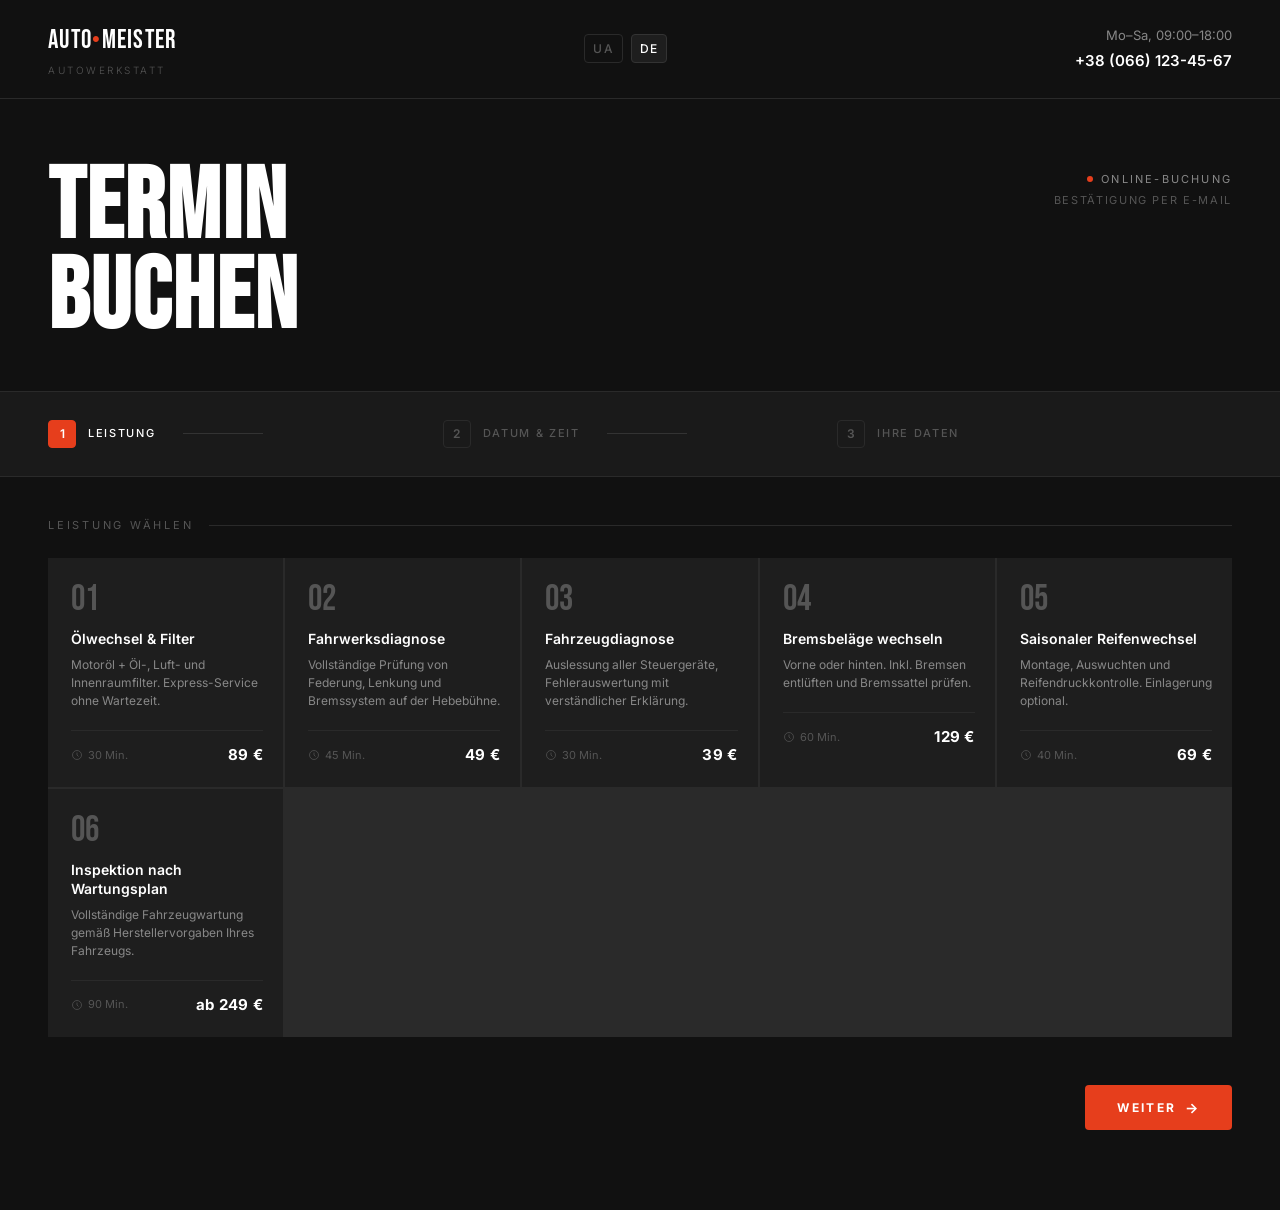
==== index.de.html @ 1dd85649 "add all project files" ====
<!DOCTYPE html>
<html lang="de">
<head>
  <meta charset="UTF-8" />
  <meta name="viewport" content="width=device-width, initial-scale=1.0" />
  <title>Auto•Meister — Online Terminbuchung</title>
  <meta name="description" content="Online-Terminbuchung für Ihre Autowerkstatt. Ölwechsel, Diagnose, Bremsen, Reifenwechsel. Mo–Sa 09:00–18:00" />
  <link rel="stylesheet" href="css/style.css" />
  <link rel="preconnect" href="https://fonts.googleapis.com" />
  <link href="https://fonts.googleapis.com/css2?family=Bebas+Neue&family=Inter:wght@300;400;500;600;700&display=swap" rel="stylesheet" />
</head>
<body>

<!-- HEADER -->
<header class="header">
  <div class="logo">
    <div>
      <a class="logo-name" href="index.de.html">Auto<span>•</span>Meister</a>
      <div class="logo-tagline">Autowerkstatt</div>
    </div>
  </div>

  <div class="lang-switcher">
    <a href="index.html">UA</a>
    <a href="index.de.html" class="active">DE</a>
  </div>

  <div class="header-contact">
    <div>Mo–Sa, 09:00–18:00</div>
    <a href="tel:+380661234567">+38 (066) 123-45-67</a>
  </div>
</header>

<!-- HERO -->
<section class="hero">
  <h1 class="hero-headline">
    Termin<br>buchen
  </h1>
  <div class="hero-meta">
    <div class="hero-badge">Online-Buchung</div>
    <div class="hero-sub">Bestätigung per E-Mail</div>
  </div>
</section>

<!-- WIZARD STEPS -->
<nav class="wizard-steps" aria-label="Buchungsschritte">
  <div class="step active" id="nav-step-1">
    <div class="step-num">1</div>
    <span class="step-label">Leistung</span>
  </div>
  <div class="step" id="nav-step-2">
    <div class="step-num">2</div>
    <span class="step-label">Datum & Zeit</span>
  </div>
  <div class="step" id="nav-step-3">
    <div class="step-num">3</div>
    <span class="step-label">Ihre Daten</span>
  </div>
</nav>

<!-- MAIN -->
<main class="main">

  <!-- STEP 1 -->
  <div class="wizard-panel" id="step-1">
    <div class="section-label">Leistung wählen</div>
    <div class="services-grid" id="services-grid"></div>
    <div class="btn-row" style="border-top:none; justify-content:flex-end; margin-top:24px;">
      <button class="btn-next" id="btn-next-1">Weiter</button>
    </div>
  </div>

  <!-- STEP 2 -->
  <div class="wizard-panel hidden" id="step-2">
    <div class="section-label">Datum wählen</div>
    <div class="calendar-section">
      <div id="calendar-container"></div>
    </div>
    <div class="section-label" style="margin-top:32px;">Verfügbare Zeiten</div>
    <div id="time-slots"></div>
    <div class="btn-row">
      <button class="btn-back" id="btn-back-2">Zurück</button>
      <button class="btn-next" id="btn-next-2">Weiter</button>
    </div>
  </div>

  <!-- STEP 3 -->
  <div class="wizard-panel hidden" id="step-3">
    <div class="section-label">Ihre Daten</div>

    <div id="booking-summary" class="booking-summary"></div>

    <div class="form-group">
      <label class="form-label" for="field-name">Name *</label>
      <input class="form-input" id="field-name" type="text" placeholder="Max Mustermann" autocomplete="name" />
      <div class="form-error" id="error-name"></div>
    </div>

    <div class="form-group">
      <label class="form-label" for="field-phone">Telefon *</label>
      <input class="form-input" id="field-phone" type="tel" placeholder="+49 ___________" autocomplete="tel" />
      <div class="form-error" id="error-phone"></div>
    </div>

    <div class="form-group">
      <label class="form-label" for="field-email">E-Mail <span style="color:var(--text-muted);font-size:11px;">(optional)</span></label>
      <input class="form-input" id="field-email" type="email" placeholder="max@gmail.com" autocomplete="email" />
      <div class="form-error" id="error-email"></div>
    </div>

    <div class="form-group">
      <label class="form-label" for="field-comment">Fahrzeug / Anmerkung</label>
      <input class="form-input" id="field-comment" type="text" placeholder="VW Golf 2020, Benzin" />
    </div>

    <div class="btn-row">
      <button class="btn-back" id="btn-back-3">Zurück</button>
      <button class="btn-next" id="btn-submit">Termin bestätigen</button>
    </div>
  </div>

  <!-- SUCCESS -->
  <div class="wizard-panel hidden" id="step-success">
    <div class="success-screen">
      <div class="success-icon">
        <svg viewBox="0 0 24 24"><polyline points="4,12 9,17 20,6"/></svg>
      </div>
      <h2 class="success-title">Termin gebucht!</h2>
      <p class="success-text">
        Ihr Termin wurde erfolgreich eingetragen.<br>
        Eine Bestätigung wurde an Ihre E-Mail gesendet.
      </p>
      <div class="success-detail booking-summary"></div>
      <a class="btn-next hidden cal-link" href="#" target="_blank" rel="noopener"
         style="display:inline-flex; margin-bottom:16px; text-decoration:none;">
        In Cal.com öffnen
      </a>
      <br>
      <button class="btn-restart" id="btn-restart">Neuen Termin buchen</button>
    </div>
  </div>

</main>

<!-- DATA: Services (German) -->
<script>
window.SERVICES = [
  {
    id: 'oil',
    name: 'Ölwechsel & Filter',
    desc: 'Motoröl + Öl-, Luft- und Innenraumfilter. Express-Service ohne Wartezeit.',
    duration: '30 Min.',
    price: '89 €',
  },
  {
    id: 'suspension',
    name: 'Fahrwerksdiagnose',
    desc: 'Vollständige Prüfung von Federung, Lenkung und Bremssystem auf der Hebebühne.',
    duration: '45 Min.',
    price: '49 €',
  },
  {
    id: 'diagnostic',
    name: 'Fahrzeugdiagnose',
    desc: 'Auslessung aller Steuergeräte, Fehlerauswertung mit verständlicher Erklärung.',
    duration: '30 Min.',
    price: '39 €',
  },
  {
    id: 'brakes',
    name: 'Bremsbeläge wechseln',
    desc: 'Vorne oder hinten. Inkl. Bremsen entlüften und Bremssattel prüfen.',
    duration: '60 Min.',
    price: '129 €',
  },
  {
    id: 'tires',
    name: 'Saisonaler Reifenwechsel',
    desc: 'Montage, Auswuchten und Reifendruckkontrolle. Einlagerung optional.',
    duration: '40 Min.',
    price: '69 €',
  },
  {
    id: 'maintenance',
    name: 'Inspektion nach Wartungsplan',
    desc: 'Vollständige Fahrzeugwartung gemäß Herstellervorgaben Ihres Fahrzeugs.',
    duration: '90 Min.',
    price: 'ab 249 €',
  },
];

window.STRINGS = {
  selectService: 'Bitte wählen Sie eine Leistung',
  selectDateTime: 'Bitte wählen Sie Datum und Uhrzeit',
  selectDateFirst: 'Bitte zuerst ein Datum wählen',
  yourBooking: 'Ihre Buchung',
  service: 'Leistung',
  dateLabel: 'Datum',
  timeLabel: 'Uhrzeit',
  duration: 'Dauer',
  price: 'Preis',
  nameLabel: 'Name',
  sending: 'Wird gesendet',
  submit: 'Termin bestätigen',
  errorRequired: 'Pflichtfeld',
  errorPhone: 'Bitte gültige Nummer eingeben',
  errorEmail: 'Ungültige E-Mail-Adresse',
  errorGeneral: 'Fehler. Bitte erneut versuchen.',
  months: ['Januar','Februar','März','April','Mai','Juni',
           'Juli','August','September','Oktober','November','Dezember'],
  days: ['Mo','Di','Mi','Do','Fr','Sa','So'],
};
</script>
<script src="js/main.js"></script>
</body>
</html>
---- css/style.css ----
/* ============================================
   AUTO-SERVICE — CORE STYLES
   Dark industrial theme, orange/red accent
   ============================================ */

:root {
  --bg-primary: #111111;
  --bg-secondary: #1a1a1a;
  --bg-card: #1e1e1e;
  --bg-card-hover: #242424;
  --bg-card-selected: #222222;

  --accent: #e63e1c;
  --accent-dark: #b52e10;
  --accent-dim: rgba(230, 62, 28, 0.15);

  --text-primary: #ffffff;
  --text-secondary: #888888;
  --text-muted: #555555;
  --text-accent: #e63e1c;

  --border: #2a2a2a;
  --border-light: #333333;
  --border-accent: #e63e1c;

  --font-display: 'Bebas Neue', 'Impact', sans-serif;
  --font-body: 'Inter', 'Segoe UI', sans-serif;

  --step-inactive: #2a2a2a;
  --step-active: #e63e1c;
  --step-done: #333333;

  --radius: 4px;
  --transition: 0.2s ease;
}

/* ---- RESET ---- */
*, *::before, *::after { box-sizing: border-box; margin: 0; padding: 0; }

html { scroll-behavior: smooth; }

body {
  background: var(--bg-primary);
  color: var(--text-primary);
  font-family: var(--font-body);
  font-size: 15px;
  line-height: 1.6;
  min-height: 100vh;
  -webkit-font-smoothing: antialiased;
}

@import url('https://fonts.googleapis.com/css2?family=Bebas+Neue&family=Inter:wght@300;400;500;600&display=swap');

/* ============ HEADER ============ */
.header {
  display: flex;
  align-items: center;
  justify-content: space-between;
  padding: 20px 48px;
  border-bottom: 1px solid var(--border);
  background: var(--bg-primary);
  position: sticky;
  top: 0;
  z-index: 100;
}

.logo {
  display: flex;
  align-items: center;
  gap: 12px;
}

.logo-name {
  font-family: var(--font-display);
  font-size: 26px;
  letter-spacing: 0.05em;
  color: var(--text-primary);
  text-decoration: none;
}

.logo-name span {
  color: var(--accent);
}

.logo-tagline {
  font-size: 10px;
  letter-spacing: 0.25em;
  text-transform: uppercase;
  color: var(--text-muted);
  font-weight: 300;
}

.header-contact {
  text-align: right;
  font-size: 13px;
  color: var(--text-secondary);
  line-height: 1.8;
}

.header-contact a {
  color: var(--text-primary);
  text-decoration: none;
  font-weight: 600;
  font-size: 15px;
  transition: color var(--transition);
}

.header-contact a:hover { color: var(--accent); }

.lang-switcher {
  display: flex;
  gap: 8px;
  align-items: center;
}

.lang-switcher a {
  font-size: 12px;
  font-weight: 500;
  letter-spacing: 0.1em;
  text-transform: uppercase;
  color: var(--text-muted);
  text-decoration: none;
  padding: 4px 8px;
  border: 1px solid var(--border);
  border-radius: var(--radius);
  transition: all var(--transition);
}

.lang-switcher a:hover,
.lang-switcher a.active {
  color: var(--text-primary);
  border-color: var(--border-light);
  background: var(--bg-card);
}

/* ============ HERO ============ */
.hero {
  padding: 64px 48px 48px;
  border-bottom: 1px solid var(--border);
  display: flex;
  align-items: flex-start;
  justify-content: space-between;
  gap: 32px;
}

.hero-headline {
  font-family: var(--font-display);
  font-size: clamp(60px, 8vw, 100px);
  line-height: 0.9;
  letter-spacing: 0.02em;
  text-transform: uppercase;
}

.hero-headline .accent { color: var(--accent); }

.hero-meta {
  text-align: right;
  padding-top: 8px;
}

.hero-badge {
  display: flex;
  align-items: center;
  gap: 8px;
  font-size: 11px;
  letter-spacing: 0.2em;
  text-transform: uppercase;
  color: var(--text-secondary);
  margin-bottom: 4px;
  justify-content: flex-end;
}

.hero-badge::before {
  content: '';
  display: inline-block;
  width: 6px;
  height: 6px;
  border-radius: 50%;
  background: var(--accent);
  animation: pulse 2s infinite;
}

@keyframes pulse {
  0%, 100% { opacity: 1; }
  50% { opacity: 0.4; }
}

.hero-sub {
  font-size: 11px;
  letter-spacing: 0.15em;
  text-transform: uppercase;
  color: var(--text-muted);
}

/* ============ WIZARD STEPS ============ */
.wizard-steps {
  display: flex;
  align-items: center;
  gap: 0;
  padding: 28px 48px;
  border-bottom: 1px solid var(--border);
  background: var(--bg-secondary);
}

.step {
  display: flex;
  align-items: center;
  gap: 12px;
  cursor: default;
  flex: 1;
}

.step:not(:last-child)::after {
  content: '';
  flex: 1;
  height: 1px;
  background: var(--border-light);
  margin: 0 16px;
  max-width: 80px;
}

.step-num {
  width: 28px;
  height: 28px;
  border: 1.5px solid var(--step-inactive);
  display: flex;
  align-items: center;
  justify-content: center;
  font-size: 12px;
  font-weight: 600;
  color: var(--text-muted);
  border-radius: var(--radius);
  flex-shrink: 0;
  transition: all var(--transition);
}

.step-label {
  font-size: 11px;
  font-weight: 500;
  letter-spacing: 0.15em;
  text-transform: uppercase;
  color: var(--text-muted);
  white-space: nowrap;
  transition: color var(--transition);
}

/* Active step */
.step.active .step-num {
  background: var(--accent);
  border-color: var(--accent);
  color: white;
}

.step.active .step-label {
  color: var(--text-primary);
}

/* Completed step */
.step.done .step-num {
  background: var(--step-done);
  border-color: var(--step-done);
  color: var(--accent);
  font-size: 14px;
}

.step.done .step-label {
  color: var(--text-secondary);
}

/* ============ MAIN CONTENT ============ */
.main {
  padding: 40px 48px 80px;
}

.section-label {
  font-size: 11px;
  letter-spacing: 0.25em;
  text-transform: uppercase;
  color: var(--text-muted);
  margin-bottom: 24px;
  display: flex;
  align-items: center;
  gap: 16px;
}

.section-label::after {
  content: '';
  flex: 1;
  height: 1px;
  background: var(--border);
}

/* ============ STEP 1 — SERVICES ============ */
.services-grid {
  display: grid;
  grid-template-columns: repeat(5, 1fr);
  gap: 2px;
  background: var(--border);
}

@media (max-width: 1200px) {
  .services-grid { grid-template-columns: repeat(3, 1fr); }
}

@media (max-width: 768px) {
  .services-grid { grid-template-columns: 1fr; }
  .header { padding: 16px 20px; }
  .hero { padding: 40px 20px 32px; flex-direction: column; }
  .hero-meta { text-align: left; }
  .wizard-steps { padding: 20px; }
  .step-label { display: none; }
  .main { padding: 28px 20px 60px; }
}

.service-card {
  background: var(--bg-card);
  padding: 24px 20px 20px;
  cursor: pointer;
  position: relative;
  transition: background var(--transition);
  border-left: 3px solid transparent;
  user-select: none;
}

.service-card:hover {
  background: var(--bg-card-hover);
}

.service-card.selected {
  background: var(--bg-card-selected);
  border-left-color: var(--accent);
}

.service-card .check {
  position: absolute;
  top: 12px;
  right: 12px;
  width: 22px;
  height: 22px;
  background: var(--accent);
  border-radius: 2px;
  display: flex;
  align-items: center;
  justify-content: center;
  opacity: 0;
  transition: opacity var(--transition);
}

.service-card.selected .check { opacity: 1; }

.check svg {
  width: 12px;
  height: 12px;
  stroke: white;
  stroke-width: 2.5;
  fill: none;
}

.service-num {
  font-family: var(--font-display);
  font-size: 36px;
  color: var(--text-muted);
  line-height: 1;
  margin-bottom: 12px;
  transition: color var(--transition);
}

.service-card.selected .service-num,
.service-card:hover .service-num {
  color: var(--accent);
  opacity: 0.6;
}

.service-name {
  font-size: 14px;
  font-weight: 600;
  color: var(--text-primary);
  margin-bottom: 8px;
  line-height: 1.3;
}

.service-desc {
  font-size: 12px;
  color: var(--text-secondary);
  line-height: 1.5;
  margin-bottom: 20px;
}

.service-footer {
  display: flex;
  align-items: center;
  justify-content: space-between;
  border-top: 1px solid var(--border);
  padding-top: 12px;
  margin-top: auto;
}

.service-duration {
  font-size: 11px;
  color: var(--text-muted);
  display: flex;
  align-items: center;
  gap: 5px;
}

.service-duration svg {
  width: 12px;
  height: 12px;
  stroke: currentColor;
  fill: none;
  stroke-width: 1.5;
}

.service-price {
  font-size: 15px;
  font-weight: 700;
  color: var(--text-primary);
  letter-spacing: 0.02em;
}

.service-card.selected .service-price {
  color: var(--accent);
}

/* ============ STEP 2 — CALENDAR ============ */
#step-2 {
  max-width: 600px;
}

/* Cal.com embed container */
.cal-embed-wrapper {
  background: var(--bg-card);
  border: 1px solid var(--border);
  border-radius: var(--radius);
  overflow: hidden;
  min-height: 500px;
}

/* Custom calendar (fallback / standalone) */
.calendar-section { margin-bottom: 32px; }

.cal-header {
  display: flex;
  align-items: center;
  justify-content: space-between;
  margin-bottom: 20px;
}

.cal-month {
  font-family: var(--font-display);
  font-size: 24px;
  letter-spacing: 0.05em;
  text-transform: uppercase;
}

.cal-nav {
  background: none;
  border: 1px solid var(--border);
  color: var(--text-secondary);
  width: 32px;
  height: 32px;
  border-radius: var(--radius);
  cursor: pointer;
  display: flex;
  align-items: center;
  justify-content: center;
  transition: all var(--transition);
  font-size: 16px;
}

.cal-nav:hover {
  border-color: var(--border-light);
  color: var(--text-primary);
}

.cal-grid {
  display: grid;
  grid-template-columns: repeat(7, 1fr);
  gap: 2px;
}

.cal-day-name {
  text-align: center;
  font-size: 11px;
  letter-spacing: 0.1em;
  text-transform: uppercase;
  color: var(--text-muted);
  padding: 8px 4px;
  font-weight: 500;
}

.cal-day {
  aspect-ratio: 1;
  display: flex;
  align-items: center;
  justify-content: center;
  font-size: 14px;
  border-radius: var(--radius);
  cursor: pointer;
  transition: all var(--transition);
  color: var(--text-secondary);
  font-weight: 400;
}

.cal-day:hover:not(.disabled):not(.empty) {
  background: var(--bg-card-hover);
  color: var(--text-primary);
}

.cal-day.today {
  color: var(--text-primary);
  font-weight: 600;
  border: 1px solid var(--border-light);
}

.cal-day.selected {
  background: var(--accent);
  color: white;
  font-weight: 700;
}

.cal-day.disabled {
  color: var(--text-muted);
  cursor: default;
  opacity: 0.4;
}

.cal-day.empty { cursor: default; }

/* Time slots */
.time-section { }

.time-grid {
  display: grid;
  grid-template-columns: repeat(4, 1fr);
  gap: 8px;
  margin-top: 12px;
}

@media (max-width: 480px) {
  .time-grid { grid-template-columns: repeat(3, 1fr); }
}

.time-slot {
  padding: 10px;
  text-align: center;
  font-size: 13px;
  font-weight: 500;
  background: var(--bg-card);
  border: 1px solid var(--border);
  border-radius: var(--radius);
  cursor: pointer;
  color: var(--text-secondary);
  transition: all var(--transition);
}

.time-slot:hover {
  border-color: var(--border-light);
  color: var(--text-primary);
  background: var(--bg-card-hover);
}

.time-slot.selected {
  background: var(--accent);
  border-color: var(--accent);
  color: white;
}

.time-placeholder {
  padding: 32px 20px;
  text-align: center;
  color: var(--text-muted);
  font-size: 13px;
  background: var(--bg-card);
  border: 1px solid var(--border);
  border-radius: var(--radius);
  margin-top: 12px;
}

/* ============ STEP 3 — FORM ============ */
#step-3 { max-width: 520px; }

.form-group {
  margin-bottom: 20px;
}

.form-label {
  display: block;
  font-size: 11px;
  letter-spacing: 0.15em;
  text-transform: uppercase;
  color: var(--text-muted);
  margin-bottom: 8px;
  font-weight: 500;
}

.form-input {
  width: 100%;
  background: var(--bg-card);
  border: 1px solid var(--border);
  border-radius: var(--radius);
  padding: 12px 16px;
  font-size: 14px;
  color: var(--text-primary);
  font-family: var(--font-body);
  transition: border-color var(--transition);
  -webkit-appearance: none;
}

.form-input::placeholder { color: var(--text-muted); }

.form-input:focus {
  outline: none;
  border-color: var(--accent);
}

.form-input.error { border-color: #c0392b; }
.form-error { font-size: 12px; color: #e74c3c; margin-top: 6px; }

.booking-summary {
  background: var(--bg-card);
  border: 1px solid var(--border);
  border-radius: var(--radius);
  padding: 20px;
  margin-bottom: 28px;
}

.summary-title {
  font-size: 11px;
  letter-spacing: 0.15em;
  text-transform: uppercase;
  color: var(--text-muted);
  margin-bottom: 16px;
}

.summary-row {
  display: flex;
  justify-content: space-between;
  align-items: baseline;
  font-size: 13px;
  color: var(--text-secondary);
  padding: 8px 0;
  border-bottom: 1px solid var(--border);
}

.summary-row:last-child { border-bottom: none; }

.summary-row strong {
  color: var(--text-primary);
  font-weight: 500;
}

.summary-row .val-accent {
  color: var(--accent);
  font-weight: 700;
}

/* ============ BUTTONS ============ */
.btn-row {
  display: flex;
  align-items: center;
  justify-content: space-between;
  margin-top: 36px;
  padding-top: 24px;
  border-top: 1px solid var(--border);
}

.btn-back {
  background: none;
  border: none;
  color: var(--text-muted);
  font-size: 12px;
  letter-spacing: 0.15em;
  text-transform: uppercase;
  cursor: pointer;
  font-family: var(--font-body);
  font-weight: 500;
  transition: color var(--transition);
  display: flex;
  align-items: center;
  gap: 8px;
  padding: 0;
}

.btn-back:hover { color: var(--text-primary); }

.btn-back::before {
  content: '←';
  font-size: 14px;
}

.btn-next {
  background: var(--accent);
  border: none;
  color: white;
  font-size: 12px;
  letter-spacing: 0.2em;
  text-transform: uppercase;
  font-weight: 700;
  padding: 14px 32px;
  border-radius: var(--radius);
  cursor: pointer;
  font-family: var(--font-body);
  transition: background var(--transition), transform 0.1s;
  display: flex;
  align-items: center;
  gap: 8px;
}

.btn-next:hover { background: var(--accent-dark); }
.btn-next:active { transform: scale(0.98); }

.btn-next:disabled {
  background: var(--step-inactive);
  color: var(--text-muted);
  cursor: not-allowed;
}

.btn-next::after { content: '→'; font-size: 14px; }

/* ============ SUCCESS SCREEN ============ */
.success-screen {
  text-align: center;
  padding: 80px 40px;
  max-width: 500px;
  margin: 0 auto;
}

.success-icon {
  width: 64px;
  height: 64px;
  background: var(--accent-dim);
  border: 1px solid var(--accent);
  border-radius: 50%;
  display: flex;
  align-items: center;
  justify-content: center;
  margin: 0 auto 28px;
}

.success-icon svg {
  width: 28px;
  height: 28px;
  stroke: var(--accent);
  stroke-width: 2;
  fill: none;
}

.success-title {
  font-family: var(--font-display);
  font-size: 40px;
  margin-bottom: 12px;
  text-transform: uppercase;
}

.success-text {
  font-size: 14px;
  color: var(--text-secondary);
  line-height: 1.7;
  margin-bottom: 32px;
}

.success-detail {
  background: var(--bg-card);
  border: 1px solid var(--border);
  border-radius: var(--radius);
  padding: 20px;
  margin-bottom: 28px;
  text-align: left;
}

.btn-restart {
  background: none;
  border: 1px solid var(--border-light);
  color: var(--text-secondary);
  font-size: 12px;
  letter-spacing: 0.15em;
  text-transform: uppercase;
  padding: 12px 28px;
  border-radius: var(--radius);
  cursor: pointer;
  font-family: var(--font-body);
  transition: all var(--transition);
}

.btn-restart:hover {
  border-color: var(--text-secondary);
  color: var(--text-primary);
}

/* ============ UTILITIES ============ */
.hidden { display: none !important; }

.fade-in {
  animation: fadeIn 0.25s ease;
}

@keyframes fadeIn {
  from { opacity: 0; transform: translateY(8px); }
  to { opacity: 1; transform: translateY(0); }
}

@media (prefers-reduced-motion: reduce) {
  * { animation: none !important; transition: none !important; }
}
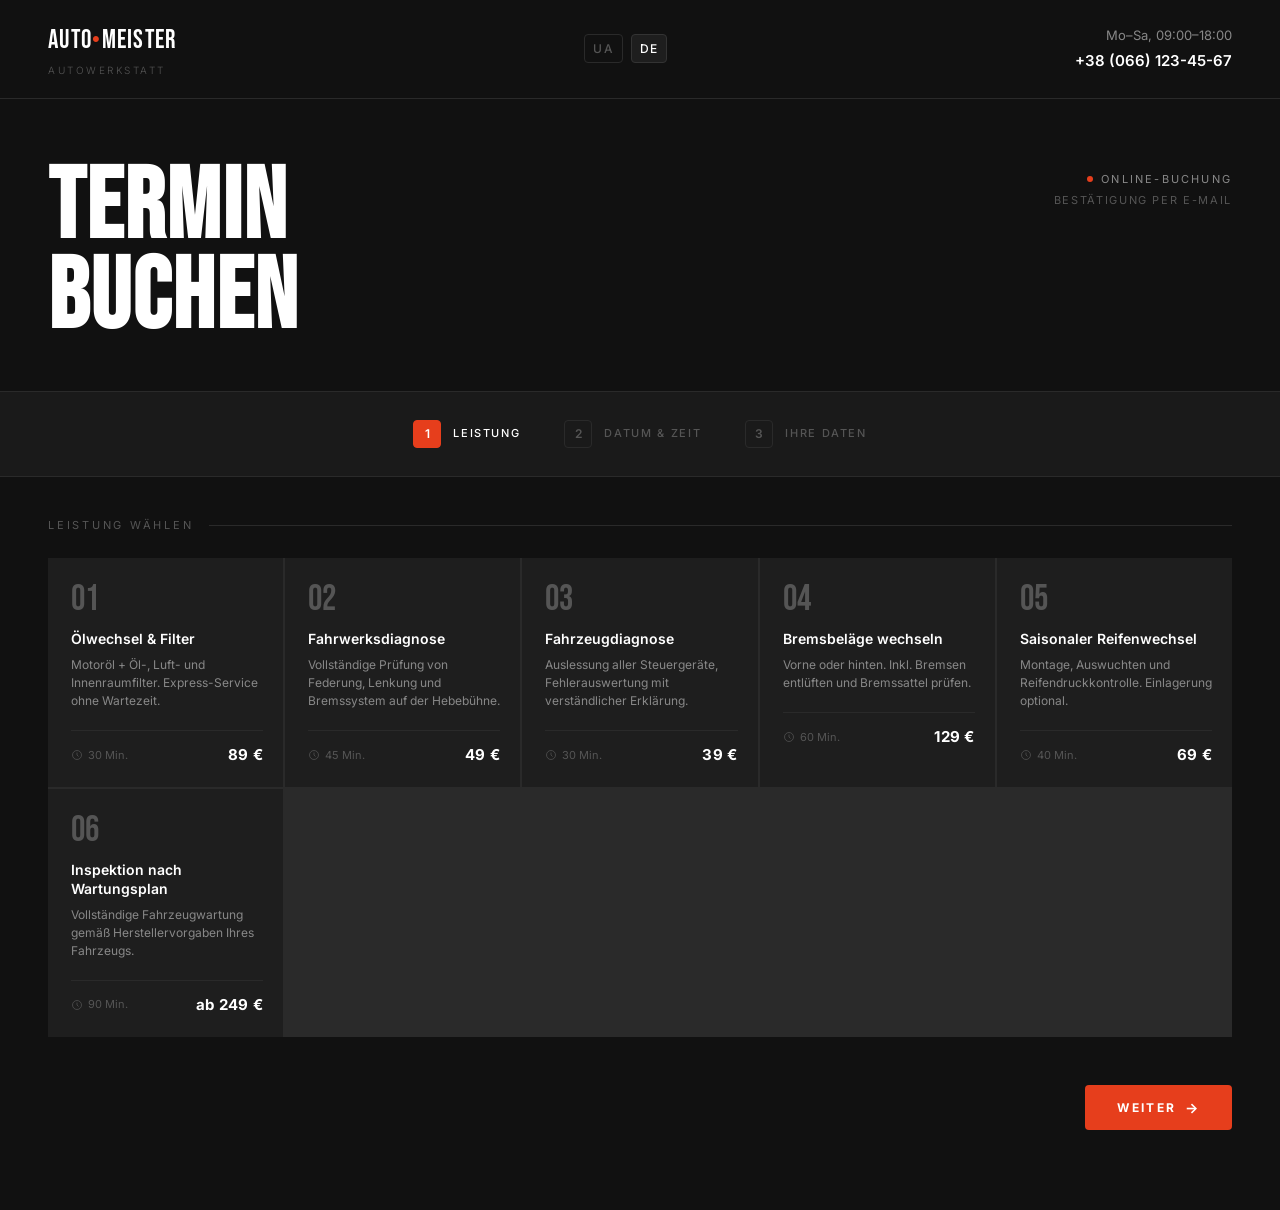
==== commit 9098ba90: "feat: hide unavailable time slots via Cal.com API" ====
--- a/index.de.html
+++ b/index.de.html
@@ -1,216 +1,265 @@
-<!DOCTYPE html>
+<!doctype html>
 <html lang="de">
-<head>
-  <meta charset="UTF-8" />
-  <meta name="viewport" content="width=device-width, initial-scale=1.0" />
-  <title>Auto•Meister — Online Terminbuchung</title>
-  <meta name="description" content="Online-Terminbuchung für Ihre Autowerkstatt. Ölwechsel, Diagnose, Bremsen, Reifenwechsel. Mo–Sa 09:00–18:00" />
-  <link rel="stylesheet" href="css/style.css" />
-  <link rel="preconnect" href="https://fonts.googleapis.com" />
-  <link href="https://fonts.googleapis.com/css2?family=Bebas+Neue&family=Inter:wght@300;400;500;600;700&display=swap" rel="stylesheet" />
-</head>
-<body>
-
-<!-- HEADER -->
-<header class="header">
-  <div class="logo">
-    <div>
-      <a class="logo-name" href="index.de.html">Auto<span>•</span>Meister</a>
-      <div class="logo-tagline">Autowerkstatt</div>
-    </div>
-  </div>
-
-  <div class="lang-switcher">
-    <a href="index.html">UA</a>
-    <a href="index.de.html" class="active">DE</a>
-  </div>
-
-  <div class="header-contact">
-    <div>Mo–Sa, 09:00–18:00</div>
-    <a href="tel:+380661234567">+38 (066) 123-45-67</a>
-  </div>
-</header>
-
-<!-- HERO -->
-<section class="hero">
-  <h1 class="hero-headline">
-    Termin<br>buchen
-  </h1>
-  <div class="hero-meta">
-    <div class="hero-badge">Online-Buchung</div>
-    <div class="hero-sub">Bestätigung per E-Mail</div>
-  </div>
-</section>
-
-<!-- WIZARD STEPS -->
-<nav class="wizard-steps" aria-label="Buchungsschritte">
-  <div class="step active" id="nav-step-1">
-    <div class="step-num">1</div>
-    <span class="step-label">Leistung</span>
-  </div>
-  <div class="step" id="nav-step-2">
-    <div class="step-num">2</div>
-    <span class="step-label">Datum & Zeit</span>
-  </div>
-  <div class="step" id="nav-step-3">
-    <div class="step-num">3</div>
-    <span class="step-label">Ihre Daten</span>
-  </div>
-</nav>
-
-<!-- MAIN -->
-<main class="main">
-
-  <!-- STEP 1 -->
-  <div class="wizard-panel" id="step-1">
-    <div class="section-label">Leistung wählen</div>
-    <div class="services-grid" id="services-grid"></div>
-    <div class="btn-row" style="border-top:none; justify-content:flex-end; margin-top:24px;">
-      <button class="btn-next" id="btn-next-1">Weiter</button>
-    </div>
-  </div>
-
-  <!-- STEP 2 -->
-  <div class="wizard-panel hidden" id="step-2">
-    <div class="section-label">Datum wählen</div>
-    <div class="calendar-section">
-      <div id="calendar-container"></div>
-    </div>
-    <div class="section-label" style="margin-top:32px;">Verfügbare Zeiten</div>
-    <div id="time-slots"></div>
-    <div class="btn-row">
-      <button class="btn-back" id="btn-back-2">Zurück</button>
-      <button class="btn-next" id="btn-next-2">Weiter</button>
-    </div>
-  </div>
-
-  <!-- STEP 3 -->
-  <div class="wizard-panel hidden" id="step-3">
-    <div class="section-label">Ihre Daten</div>
-
-    <div id="booking-summary" class="booking-summary"></div>
-
-    <div class="form-group">
-      <label class="form-label" for="field-name">Name *</label>
-      <input class="form-input" id="field-name" type="text" placeholder="Max Mustermann" autocomplete="name" />
-      <div class="form-error" id="error-name"></div>
-    </div>
-
-    <div class="form-group">
-      <label class="form-label" for="field-phone">Telefon *</label>
-      <input class="form-input" id="field-phone" type="tel" placeholder="+49 ___________" autocomplete="tel" />
-      <div class="form-error" id="error-phone"></div>
-    </div>
-
-    <div class="form-group">
-      <label class="form-label" for="field-email">E-Mail <span style="color:var(--text-muted);font-size:11px;">(optional)</span></label>
-      <input class="form-input" id="field-email" type="email" placeholder="max@gmail.com" autocomplete="email" />
-      <div class="form-error" id="error-email"></div>
-    </div>
-
-    <div class="form-group">
-      <label class="form-label" for="field-comment">Fahrzeug / Anmerkung</label>
-      <input class="form-input" id="field-comment" type="text" placeholder="VW Golf 2020, Benzin" />
-    </div>
-
-    <div class="btn-row">
-      <button class="btn-back" id="btn-back-3">Zurück</button>
-      <button class="btn-next" id="btn-submit">Termin bestätigen</button>
-    </div>
-  </div>
-
-  <!-- SUCCESS -->
-  <div class="wizard-panel hidden" id="step-success">
-    <div class="success-screen">
-      <div class="success-icon">
-        <svg viewBox="0 0 24 24"><polyline points="4,12 9,17 20,6"/></svg>
-      </div>
-      <h2 class="success-title">Termin gebucht!</h2>
-      <p class="success-text">
-        Ihr Termin wurde erfolgreich eingetragen.<br>
-        Eine Bestätigung wurde an Ihre E-Mail gesendet.
-      </p>
-      <div class="success-detail booking-summary"></div>
-      <a class="btn-next hidden cal-link" href="#" target="_blank" rel="noopener"
-         style="display:inline-flex; margin-bottom:16px; text-decoration:none;">
-        In Cal.com öffnen
-      </a>
-      <br>
-      <button class="btn-restart" id="btn-restart">Neuen Termin buchen</button>
-    </div>
-  </div>
-
-</main>
-
-<!-- DATA: Services (German) -->
-<script>
-window.SERVICES = [
-  {
-    id: 'oil',
-    name: 'Ölwechsel & Filter',
-    desc: 'Motoröl + Öl-, Luft- und Innenraumfilter. Express-Service ohne Wartezeit.',
-    duration: '30 Min.',
-    price: '89 €',
-  },
-  {
-    id: 'suspension',
-    name: 'Fahrwerksdiagnose',
-    desc: 'Vollständige Prüfung von Federung, Lenkung und Bremssystem auf der Hebebühne.',
-    duration: '45 Min.',
-    price: '49 €',
-  },
-  {
-    id: 'diagnostic',
-    name: 'Fahrzeugdiagnose',
-    desc: 'Auslessung aller Steuergeräte, Fehlerauswertung mit verständlicher Erklärung.',
-    duration: '30 Min.',
-    price: '39 €',
-  },
-  {
-    id: 'brakes',
-    name: 'Bremsbeläge wechseln',
-    desc: 'Vorne oder hinten. Inkl. Bremsen entlüften und Bremssattel prüfen.',
-    duration: '60 Min.',
-    price: '129 €',
-  },
-  {
-    id: 'tires',
-    name: 'Saisonaler Reifenwechsel',
-    desc: 'Montage, Auswuchten und Reifendruckkontrolle. Einlagerung optional.',
-    duration: '40 Min.',
-    price: '69 €',
-  },
-  {
-    id: 'maintenance',
-    name: 'Inspektion nach Wartungsplan',
-    desc: 'Vollständige Fahrzeugwartung gemäß Herstellervorgaben Ihres Fahrzeugs.',
-    duration: '90 Min.',
-    price: 'ab 249 €',
-  },
-];
-
-window.STRINGS = {
-  selectService: 'Bitte wählen Sie eine Leistung',
-  selectDateTime: 'Bitte wählen Sie Datum und Uhrzeit',
-  selectDateFirst: 'Bitte zuerst ein Datum wählen',
-  yourBooking: 'Ihre Buchung',
-  service: 'Leistung',
-  dateLabel: 'Datum',
-  timeLabel: 'Uhrzeit',
-  duration: 'Dauer',
-  price: 'Preis',
-  nameLabel: 'Name',
-  sending: 'Wird gesendet',
-  submit: 'Termin bestätigen',
-  errorRequired: 'Pflichtfeld',
-  errorPhone: 'Bitte gültige Nummer eingeben',
-  errorEmail: 'Ungültige E-Mail-Adresse',
-  errorGeneral: 'Fehler. Bitte erneut versuchen.',
-  months: ['Januar','Februar','März','April','Mai','Juni',
-           'Juli','August','September','Oktober','November','Dezember'],
-  days: ['Mo','Di','Mi','Do','Fr','Sa','So'],
-};
-</script>
-<script src="js/main.js"></script>
-</body>
+  <head>
+    <meta charset="UTF-8" />
+    <meta name="viewport" content="width=device-width, initial-scale=1.0" />
+    <title>Auto•Meister — Online Terminbuchung</title>
+    <meta
+      name="description"
+      content="Online-Terminbuchung für Ihre Autowerkstatt. Ölwechsel, Diagnose, Bremsen, Reifenwechsel. Mo–Sa 09:00–18:00"
+    />
+    <link rel="stylesheet" href="css/style.css" />
+    <link rel="preconnect" href="https://fonts.googleapis.com" />
+    <link
+      href="https://fonts.googleapis.com/css2?family=Bebas+Neue&family=Inter:wght@300;400;500;600;700&display=swap"
+      rel="stylesheet"
+    />
+  </head>
+  <body>
+    <!-- HEADER -->
+    <header class="header">
+      <div class="logo">
+        <div>
+          <a class="logo-name" href="index.de.html"
+            >Auto<span>•</span>Meister</a
+          >
+          <div class="logo-tagline">Autowerkstatt</div>
+        </div>
+      </div>
+
+      <div class="lang-switcher">
+        <a href="index.html">UA</a>
+        <a href="index.de.html" class="active">DE</a>
+      </div>
+
+      <div class="header-contact">
+        <div>Mo–Sa, 09:00–18:00</div>
+        <a href="tel:+380661234567">+38 (066) 123-45-67</a>
+      </div>
+    </header>
+
+    <!-- HERO -->
+    <section class="hero">
+      <h1 class="hero-headline">Termin<br />buchen</h1>
+      <div class="hero-meta">
+        <div class="hero-badge">Online-Buchung</div>
+        <div class="hero-sub">Bestätigung per E-Mail</div>
+      </div>
+    </section>
+
+    <!-- WIZARD STEPS -->
+    <nav class="wizard-steps" aria-label="Buchungsschritte">
+      <div class="step active" id="nav-step-1">
+        <div class="step-num">1</div>
+        <span class="step-label">Leistung</span>
+      </div>
+      <div class="step" id="nav-step-2">
+        <div class="step-num">2</div>
+        <span class="step-label">Datum & Zeit</span>
+      </div>
+      <div class="step" id="nav-step-3">
+        <div class="step-num">3</div>
+        <span class="step-label">Ihre Daten</span>
+      </div>
+    </nav>
+
+    <!-- MAIN -->
+    <main class="main">
+      <!-- STEP 1 -->
+      <div class="wizard-panel" id="step-1">
+        <div class="section-label">Leistung wählen</div>
+        <div class="services-grid" id="services-grid"></div>
+        <div
+          class="btn-row"
+          style="border-top: none; justify-content: flex-end; margin-top: 24px"
+        >
+          <button class="btn-next" id="btn-next-1">Weiter</button>
+        </div>
+      </div>
+
+      <!-- STEP 2 -->
+      <div class="wizard-panel hidden" id="step-2">
+        <div class="section-label">Datum wählen</div>
+        <div class="calendar-section">
+          <div id="calendar-container"></div>
+        </div>
+        <div class="section-label" style="margin-top: 32px">
+          Verfügbare Zeiten
+        </div>
+        <div id="time-slots"></div>
+        <div class="btn-row">
+          <button class="btn-back" id="btn-back-2">Zurück</button>
+          <button class="btn-next" id="btn-next-2">Weiter</button>
+        </div>
+      </div>
+
+      <!-- STEP 3 -->
+      <div class="wizard-panel hidden" id="step-3">
+        <div class="section-label">Ihre Daten</div>
+
+        <div id="booking-summary" class="booking-summary"></div>
+
+        <div class="form-group">
+          <label class="form-label" for="field-name">Name *</label>
+          <input
+            class="form-input"
+            id="field-name"
+            type="text"
+            placeholder="Max Mustermann"
+            autocomplete="name"
+          />
+          <div class="form-error" id="error-name"></div>
+        </div>
+
+        <div class="form-group">
+          <label class="form-label" for="field-phone">Telefon *</label>
+          <input
+            class="form-input"
+            id="field-phone"
+            type="tel"
+            placeholder="+49 ___________"
+            autocomplete="tel"
+          />
+          <div class="form-error" id="error-phone"></div>
+        </div>
+
+        <div class="form-group">
+          <label class="form-label" for="field-email"
+            >E-Mail
+            <span style="color: var(--text-muted); font-size: 11px"
+              >(optional)</span
+            ></label
+          >
+          <input
+            class="form-input"
+            id="field-email"
+            type="email"
+            placeholder="max@gmail.com"
+            autocomplete="email"
+          />
+          <div class="form-error" id="error-email"></div>
+        </div>
+
+        <div class="form-group">
+          <label class="form-label" for="field-comment"
+            >Fahrzeug / Anmerkung</label
+          >
+          <input
+            class="form-input"
+            id="field-comment"
+            type="text"
+            placeholder="VW Golf 2020, Benzin"
+          />
+        </div>
+
+        <div class="btn-row">
+          <button class="btn-back" id="btn-back-3">Zurück</button>
+          <button class="btn-next" id="btn-submit">Termin bestätigen</button>
+        </div>
+      </div>
+
+      <!-- SUCCESS -->
+      <div class="wizard-panel hidden" id="step-success">
+        <div class="success-screen">
+          <div class="success-icon">
+            <svg viewBox="0 0 24 24"><polyline points="4,12 9,17 20,6" /></svg>
+          </div>
+          <h2 class="success-title">Termin gebucht!</h2>
+          <p class="success-text">
+            Ihr Termin wurde erfolgreich eingetragen.<br />
+            Eine Bestätigung wurde an Ihre E-Mail gesendet.
+          </p>
+          <div class="success-detail booking-summary"></div>
+          <button class="btn-restart" id="btn-restart">
+            Neuen Termin buchen
+          </button>
+        </div>
+      </div>
+    </main>
+
+    <!-- DATA: Services (German) -->
+    <script>
+      window.SERVICES = [
+        {
+          id: "oil",
+          name: "Ölwechsel & Filter",
+          desc: "Motoröl + Öl-, Luft- und Innenraumfilter. Express-Service ohne Wartezeit.",
+          duration: "30 Min.",
+          price: "89 €",
+        },
+        {
+          id: "suspension",
+          name: "Fahrwerksdiagnose",
+          desc: "Vollständige Prüfung von Federung, Lenkung und Bremssystem auf der Hebebühne.",
+          duration: "45 Min.",
+          price: "49 €",
+        },
+        {
+          id: "diagnostic",
+          name: "Fahrzeugdiagnose",
+          desc: "Auslessung aller Steuergeräte, Fehlerauswertung mit verständlicher Erklärung.",
+          duration: "30 Min.",
+          price: "39 €",
+        },
+        {
+          id: "brakes",
+          name: "Bremsbeläge wechseln",
+          desc: "Vorne oder hinten. Inkl. Bremsen entlüften und Bremssattel prüfen.",
+          duration: "60 Min.",
+          price: "129 €",
+        },
+        {
+          id: "tires",
+          name: "Saisonaler Reifenwechsel",
+          desc: "Montage, Auswuchten und Reifendruckkontrolle. Einlagerung optional.",
+          duration: "40 Min.",
+          price: "69 €",
+        },
+        {
+          id: "maintenance",
+          name: "Inspektion nach Wartungsplan",
+          desc: "Vollständige Fahrzeugwartung gemäß Herstellervorgaben Ihres Fahrzeugs.",
+          duration: "90 Min.",
+          price: "ab 249 €",
+        },
+      ];
+
+      window.STRINGS = {
+        selectService: "Bitte wählen Sie eine Leistung",
+        selectDateTime: "Bitte wählen Sie Datum und Uhrzeit",
+        selectDateFirst: "Bitte zuerst ein Datum wählen",
+        yourBooking: "Ihre Buchung",
+        service: "Leistung",
+        dateLabel: "Datum",
+        timeLabel: "Uhrzeit",
+        duration: "Dauer",
+        price: "Preis",
+        nameLabel: "Name",
+        sending: "Wird gesendet",
+        submit: "Termin bestätigen",
+        errorRequired: "Pflichtfeld",
+        errorPhone: "Bitte gültige Nummer eingeben",
+        errorEmail: "Ungültige E-Mail-Adresse",
+        errorGeneral: "Fehler. Bitte erneut versuchen.",
+        months: [
+          "Januar",
+          "Februar",
+          "März",
+          "April",
+          "Mai",
+          "Juni",
+          "Juli",
+          "August",
+          "September",
+          "Oktober",
+          "November",
+          "Dezember",
+        ],
+        days: ["Mo", "Di", "Mi", "Do", "Fr", "Sa", "So"],
+        loadingSlots: "Wird geladen...",
+        noSlots: "Für diesen Tag sind keine Zeiten verfügbar",
+      };
+    </script>
+    <script src="js/main.js"></script>
+  </body>
 </html>
--- a/css/style.css
+++ b/css/style.css
@@ -23,8 +23,8 @@
   --border-light: #333333;
   --border-accent: #e63e1c;
 
-  --font-display: 'Bebas Neue', 'Impact', sans-serif;
-  --font-body: 'Inter', 'Segoe UI', sans-serif;
+  --font-display: "Bebas Neue", "Impact", sans-serif;
+  --font-body: "Inter", "Segoe UI", sans-serif;
 
   --step-inactive: #2a2a2a;
   --step-active: #e63e1c;
@@ -35,9 +35,17 @@
 }
 
 /* ---- RESET ---- */
-*, *::before, *::after { box-sizing: border-box; margin: 0; padding: 0; }
-
-html { scroll-behavior: smooth; }
+*,
+*::before,
+*::after {
+  box-sizing: border-box;
+  margin: 0;
+  padding: 0;
+}
+
+html {
+  scroll-behavior: smooth;
+}
 
 body {
   background: var(--bg-primary);
@@ -49,7 +57,7 @@
   -webkit-font-smoothing: antialiased;
 }
 
-@import url('https://fonts.googleapis.com/css2?family=Bebas+Neue&family=Inter:wght@300;400;500;600&display=swap');
+@import url("https://fonts.googleapis.com/css2?family=Bebas+Neue&family=Inter:wght@300;400;500;600&display=swap");
 
 /* ============ HEADER ============ */
 .header {
@@ -105,7 +113,9 @@
   transition: color var(--transition);
 }
 
-.header-contact a:hover { color: var(--accent); }
+.header-contact a:hover {
+  color: var(--accent);
+}
 
 .lang-switcher {
   display: flex;
@@ -151,7 +161,9 @@
   text-transform: uppercase;
 }
 
-.hero-headline .accent { color: var(--accent); }
+.hero-headline .accent {
+  color: var(--accent);
+}
 
 .hero-meta {
   text-align: right;
@@ -171,7 +183,7 @@
 }
 
 .hero-badge::before {
-  content: '';
+  content: "";
   display: inline-block;
   width: 6px;
   height: 6px;
@@ -181,8 +193,13 @@
 }
 
 @keyframes pulse {
-  0%, 100% { opacity: 1; }
-  50% { opacity: 0.4; }
+  0%,
+  100% {
+    opacity: 1;
+  }
+  50% {
+    opacity: 0.4;
+  }
 }
 
 .hero-sub {
@@ -196,6 +213,7 @@
 .wizard-steps {
   display: flex;
   align-items: center;
+  justify-content: center;
   gap: 0;
   padding: 28px 48px;
   border-bottom: 1px solid var(--border);
@@ -207,16 +225,15 @@
   align-items: center;
   gap: 12px;
   cursor: default;
-  flex: 1;
+  flex: 0 0 auto;
 }
 
 .step:not(:last-child)::after {
-  content: '';
+  content: "";
   flex: 1;
   height: 1px;
   background: var(--border-light);
   margin: 0 16px;
-  max-width: 80px;
 }
 
 .step-num {
@@ -284,7 +301,7 @@
 }
 
 .section-label::after {
-  content: '';
+  content: "";
   flex: 1;
   height: 1px;
   background: var(--border);
@@ -299,17 +316,70 @@
 }
 
 @media (max-width: 1200px) {
-  .services-grid { grid-template-columns: repeat(3, 1fr); }
+  .services-grid {
+    grid-template-columns: repeat(3, 1fr);
+  }
 }
 
 @media (max-width: 768px) {
-  .services-grid { grid-template-columns: 1fr; }
-  .header { padding: 16px 20px; }
-  .hero { padding: 40px 20px 32px; flex-direction: column; }
-  .hero-meta { text-align: left; }
-  .wizard-steps { padding: 20px; }
-  .step-label { display: none; }
-  .main { padding: 28px 20px 60px; }
+  .services-grid {
+    grid-template-columns: 1fr;
+  }
+
+  .header {
+    padding: 12px 16px;
+    flex-wrap: wrap;
+    gap: 8px;
+  }
+
+  .logo {
+    order: 1;
+  }
+
+  .lang-switcher {
+    order: 2;
+    margin-left: auto;
+  }
+
+  .header-contact {
+    order: 3;
+    width: 100%;
+    text-align: left;
+    font-size: 12px;
+    border-top: 1px solid var(--border);
+    padding-top: 8px;
+    display: flex;
+    align-items: center;
+    justify-content: space-between;
+  }
+
+  .header-contact a {
+    font-size: 14px;
+  }
+
+  .hero {
+    padding: 28px 16px 24px;
+    flex-direction: column;
+    gap: 16px;
+  }
+  .hero-meta {
+    text-align: left;
+  }
+  .hero-headline {
+    font-size: clamp(48px, 14vw, 72px);
+  }
+
+  .wizard-steps {
+    padding: 16px;
+    gap: 0;
+  }
+  .step-label {
+    display: none;
+  }
+
+  .main {
+    padding: 24px 16px 60px;
+  }
 }
 
 .service-card {
@@ -346,7 +416,9 @@
   transition: opacity var(--transition);
 }
 
-.service-card.selected .check { opacity: 1; }
+.service-card.selected .check {
+  opacity: 1;
+}
 
 .check svg {
   width: 12px;
@@ -425,6 +497,7 @@
 /* ============ STEP 2 — CALENDAR ============ */
 #step-2 {
   max-width: 600px;
+  margin: 0 auto;
 }
 
 /* Cal.com embed container */
@@ -437,7 +510,9 @@
 }
 
 /* Custom calendar (fallback / standalone) */
-.calendar-section { margin-bottom: 32px; }
+.calendar-section {
+  margin-bottom: 32px;
+}
 
 .cal-header {
   display: flex;
@@ -525,10 +600,13 @@
   opacity: 0.4;
 }
 
-.cal-day.empty { cursor: default; }
+.cal-day.empty {
+  cursor: default;
+}
 
 /* Time slots */
-.time-section { }
+.time-section {
+}
 
 .time-grid {
   display: grid;
@@ -538,7 +616,9 @@
 }
 
 @media (max-width: 480px) {
-  .time-grid { grid-template-columns: repeat(3, 1fr); }
+  .time-grid {
+    grid-template-columns: repeat(3, 1fr);
+  }
 }
 
 .time-slot {
@@ -578,7 +658,10 @@
 }
 
 /* ============ STEP 3 — FORM ============ */
-#step-3 { max-width: 520px; }
+#step-3 {
+  max-width: 520px;
+  margin: 0 auto;
+}
 
 .form-group {
   margin-bottom: 20px;
@@ -607,15 +690,23 @@
   -webkit-appearance: none;
 }
 
-.form-input::placeholder { color: var(--text-muted); }
+.form-input::placeholder {
+  color: var(--text-muted);
+}
 
 .form-input:focus {
   outline: none;
   border-color: var(--accent);
 }
 
-.form-input.error { border-color: #c0392b; }
-.form-error { font-size: 12px; color: #e74c3c; margin-top: 6px; }
+.form-input.error {
+  border-color: #c0392b;
+}
+.form-error {
+  font-size: 12px;
+  color: #e74c3c;
+  margin-top: 6px;
+}
 
 .booking-summary {
   background: var(--bg-card);
@@ -643,7 +734,9 @@
   border-bottom: 1px solid var(--border);
 }
 
-.summary-row:last-child { border-bottom: none; }
+.summary-row:last-child {
+  border-bottom: none;
+}
 
 .summary-row strong {
   color: var(--text-primary);
@@ -682,10 +775,12 @@
   padding: 0;
 }
 
-.btn-back:hover { color: var(--text-primary); }
+.btn-back:hover {
+  color: var(--text-primary);
+}
 
 .btn-back::before {
-  content: '←';
+  content: "←";
   font-size: 14px;
 }
 
@@ -701,14 +796,20 @@
   border-radius: var(--radius);
   cursor: pointer;
   font-family: var(--font-body);
-  transition: background var(--transition), transform 0.1s;
+  transition:
+    background var(--transition),
+    transform 0.1s;
   display: flex;
   align-items: center;
   gap: 8px;
 }
 
-.btn-next:hover { background: var(--accent-dark); }
-.btn-next:active { transform: scale(0.98); }
+.btn-next:hover {
+  background: var(--accent-dark);
+}
+.btn-next:active {
+  transform: scale(0.98);
+}
 
 .btn-next:disabled {
   background: var(--step-inactive);
@@ -716,7 +817,10 @@
   cursor: not-allowed;
 }
 
-.btn-next::after { content: '→'; font-size: 14px; }
+.btn-next::after {
+  content: "→";
+  font-size: 14px;
+}
 
 /* ============ SUCCESS SCREEN ============ */
 .success-screen {
@@ -789,17 +893,28 @@
 }
 
 /* ============ UTILITIES ============ */
-.hidden { display: none !important; }
+.hidden {
+  display: none !important;
+}
 
 .fade-in {
   animation: fadeIn 0.25s ease;
 }
 
 @keyframes fadeIn {
-  from { opacity: 0; transform: translateY(8px); }
-  to { opacity: 1; transform: translateY(0); }
+  from {
+    opacity: 0;
+    transform: translateY(8px);
+  }
+  to {
+    opacity: 1;
+    transform: translateY(0);
+  }
 }
 
 @media (prefers-reduced-motion: reduce) {
-  * { animation: none !important; transition: none !important; }
-}
+  * {
+    animation: none !important;
+    transition: none !important;
+  }
+}
